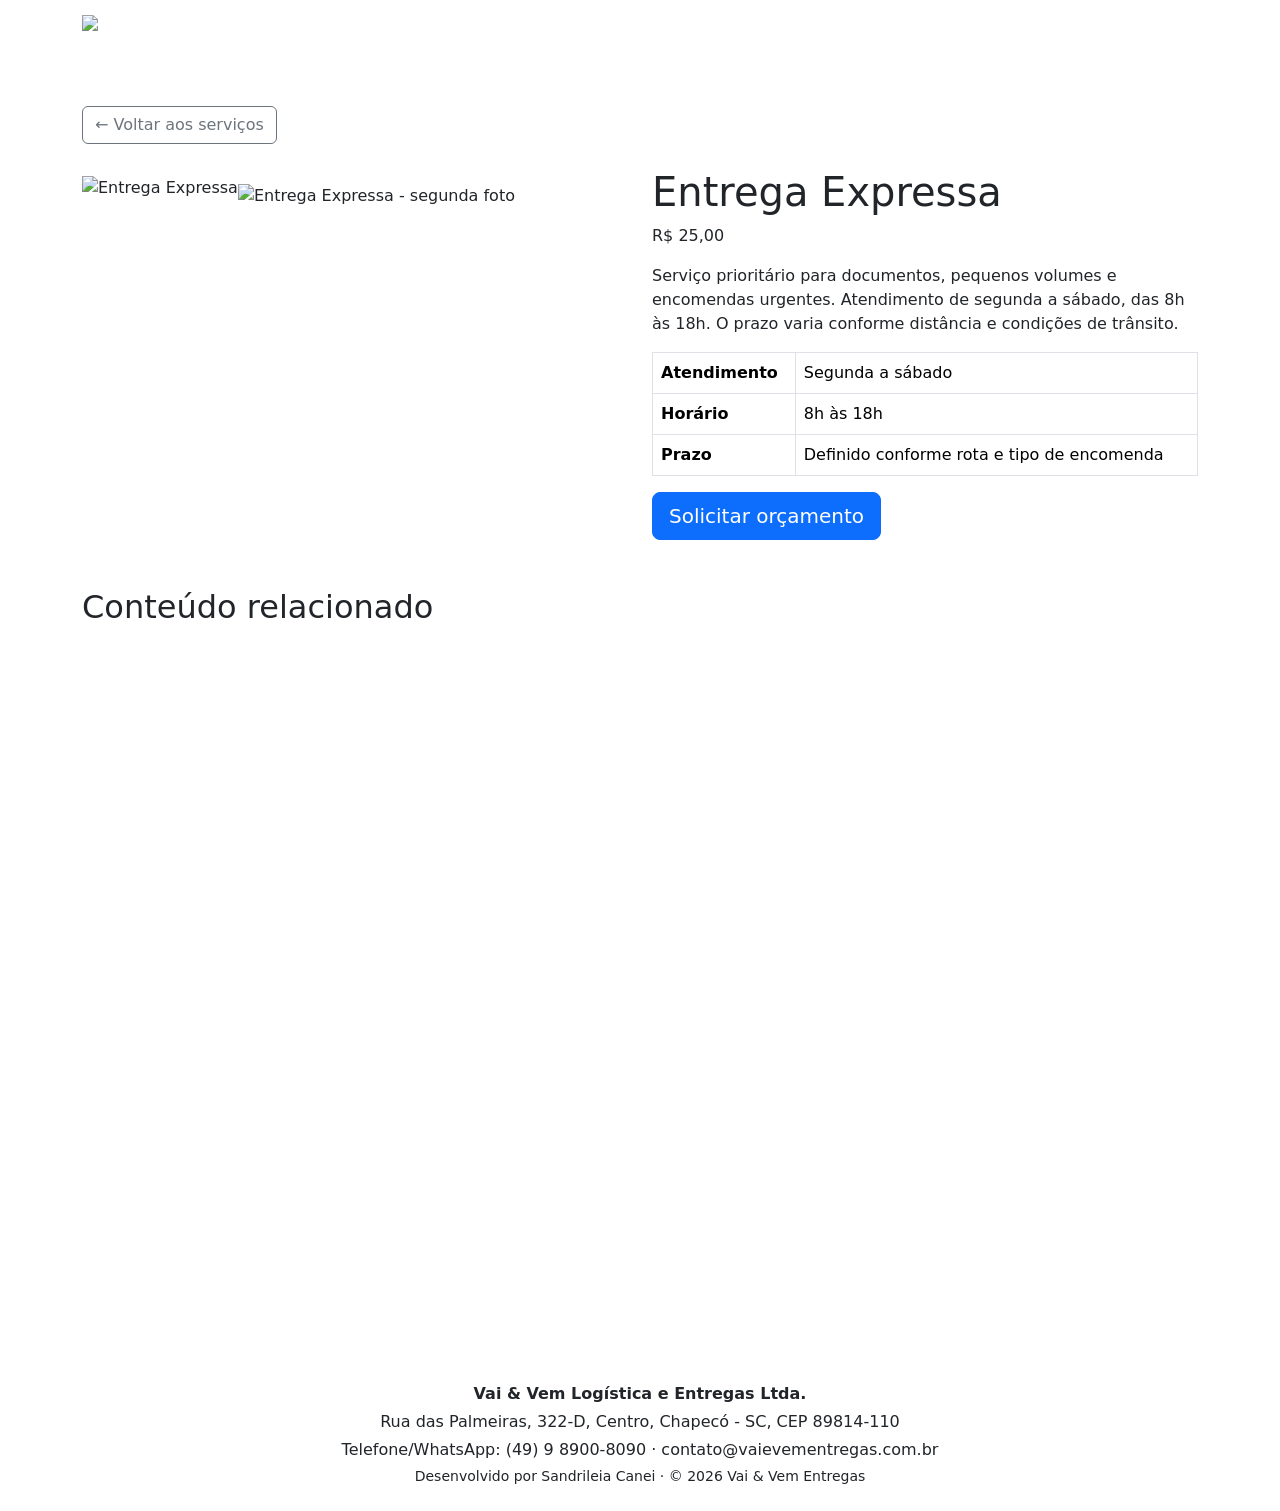
==== servico1.html @ 5e596327 "Add files via upload" ====
<!doctype html><html lang="pt-BR"><head><meta charset="utf-8"><meta name="viewport" content="width=device-width, initial-scale=1">
<title>Entrega Expressa | Vai & Vem Entregas</title><link href="https://cdn.jsdelivr.net/npm/bootstrap@5.3.3/dist/css/bootstrap.min.css" rel="stylesheet">
<link rel="stylesheet" href="https://cdn.jsdelivr.net/npm/bootstrap-icons@1.11.3/font/bootstrap-icons.min.css">
<link rel="stylesheet" href="css/estilo.css"></head><body><nav class="navbar navbar-expand-lg navbar-dark sticky-top">
<div class="container"><a class="navbar-brand" href="index.html"><img src="imagens/logo.svg" alt="Vai & Vem Entregas"></a>
<button class="navbar-toggler" data-bs-toggle="collapse" data-bs-target="#nav"><span class="navbar-toggler-icon"></span></button>
<div id="nav" class="collapse navbar-collapse"><ul class="navbar-nav ms-auto">
<li class="nav-item"><a class="nav-link" href="index.html">Início</a></li>
<li class="nav-item"><a class="nav-link" href="index.html#servicos">Serviços</a></li>
<li class="nav-item"><a class="nav-link" href="index.html#empresa">Empresa</a></li>
<li class="nav-item"><a class="nav-link" href="index.html#depoimentos">Depoimentos</a></li>
<li class="nav-item"><a class="nav-link" href="index.html#contato">Contato</a></li>
</ul></div></div></nav>
<main class="py-5 service-detail"><div class="container"><a href="index.html#servicos" class="btn btn-outline-secondary mb-4">← Voltar aos serviços</a>
<div class="row g-4"><div class="col-lg-6"><img src="imagens/servico1.svg" class="img-fluid" alt="Entrega Expressa"><img src="imagens/servico1.svg" class="img-fluid mt-3" alt="Entrega Expressa - segunda foto"></div>
<div class="col-lg-6"><h1 class="section-title">Entrega Expressa</h1><p class="price">R$ 25,00</p><p>Serviço prioritário para documentos, pequenos volumes e encomendas urgentes. Atendimento de segunda a sábado, das 8h às 18h. O prazo varia conforme distância e condições de trânsito.</p>
<table class="table table-bordered"><tr><th>Atendimento</th><td>Segunda a sábado</td></tr><tr><th>Horário</th><td>8h às 18h</td></tr><tr><th>Prazo</th><td>Definido conforme rota e tipo de encomenda</td></tr></table>
<button class="btn btn-primary btn-lg" data-bs-toggle="modal" data-bs-target="#orcamento">Solicitar orçamento</button></div></div>
<div class="mt-5"><h2 class="section-title">Conteúdo relacionado</h2><div class="ratio ratio-16x9"><iframe src="https://www.youtube.com/embed/7H8qX6nL7qQ" title="Vídeo relacionado a Entrega Expressa" allowfullscreen></iframe></div></div></div></main>
<div class="modal fade" id="orcamento" tabindex="-1"><div class="modal-dialog modal-lg"><div class="modal-content"><div class="modal-header"><h2 class="modal-title">Orçamento — Entrega Expressa</h2><button class="btn-close" data-bs-dismiss="modal"></button></div>
<form><div class="modal-body"><div class="row g-3"><div class="col-md-6"><label class="form-label">Nome</label><input class="form-control" required></div><div class="col-md-6"><label class="form-label">E-mail</label><input type="email" class="form-control" required></div><div class="col-md-6"><label class="form-label">Telefone</label><input class="form-control" required></div><div class="col-md-6"><label class="form-label">Endereço</label><input class="form-control" required></div><div class="col-md-6"><label class="form-label">Cidade</label><input class="form-control" required></div><div class="col-md-6"><label class="form-label">UF</label><select class="form-select" required><option value="">Selecione</option><option>SC</option><option>RS</option><option>PR</option><option>Outro</option></select></div><div class="col-md-6"><label class="form-label">Data desejada</label><input type="date" class="form-control" required></div><div class="col-12"><label class="form-label">Observações</label><textarea class="form-control" rows="4"></textarea></div></div></div><div class="modal-footer"><button type="button" class="btn btn-secondary" data-bs-dismiss="modal">Fechar</button><button class="btn btn-primary">Enviar solicitação</button></div></form></div></div></div>
<footer class="py-4 mt-5"><div class="container text-center">
<p class="mb-1"><strong>Vai & Vem Logística e Entregas Ltda.</strong></p>
<p class="mb-1">Rua das Palmeiras, 322-D, Centro, Chapecó - SC, CEP 89814-110</p>
<p class="mb-1">Telefone/WhatsApp: (49) 9 8900-8090 · contato@vaievementregas.com.br</p>
<p class="small mb-0">Desenvolvido por Sandrileia Canei · © 2026 Vai & Vem Entregas</p>
</div></footer><script src="https://cdn.jsdelivr.net/npm/bootstrap@5.3.3/dist/js/bootstrap.bundle.min.js"></script></body></html>
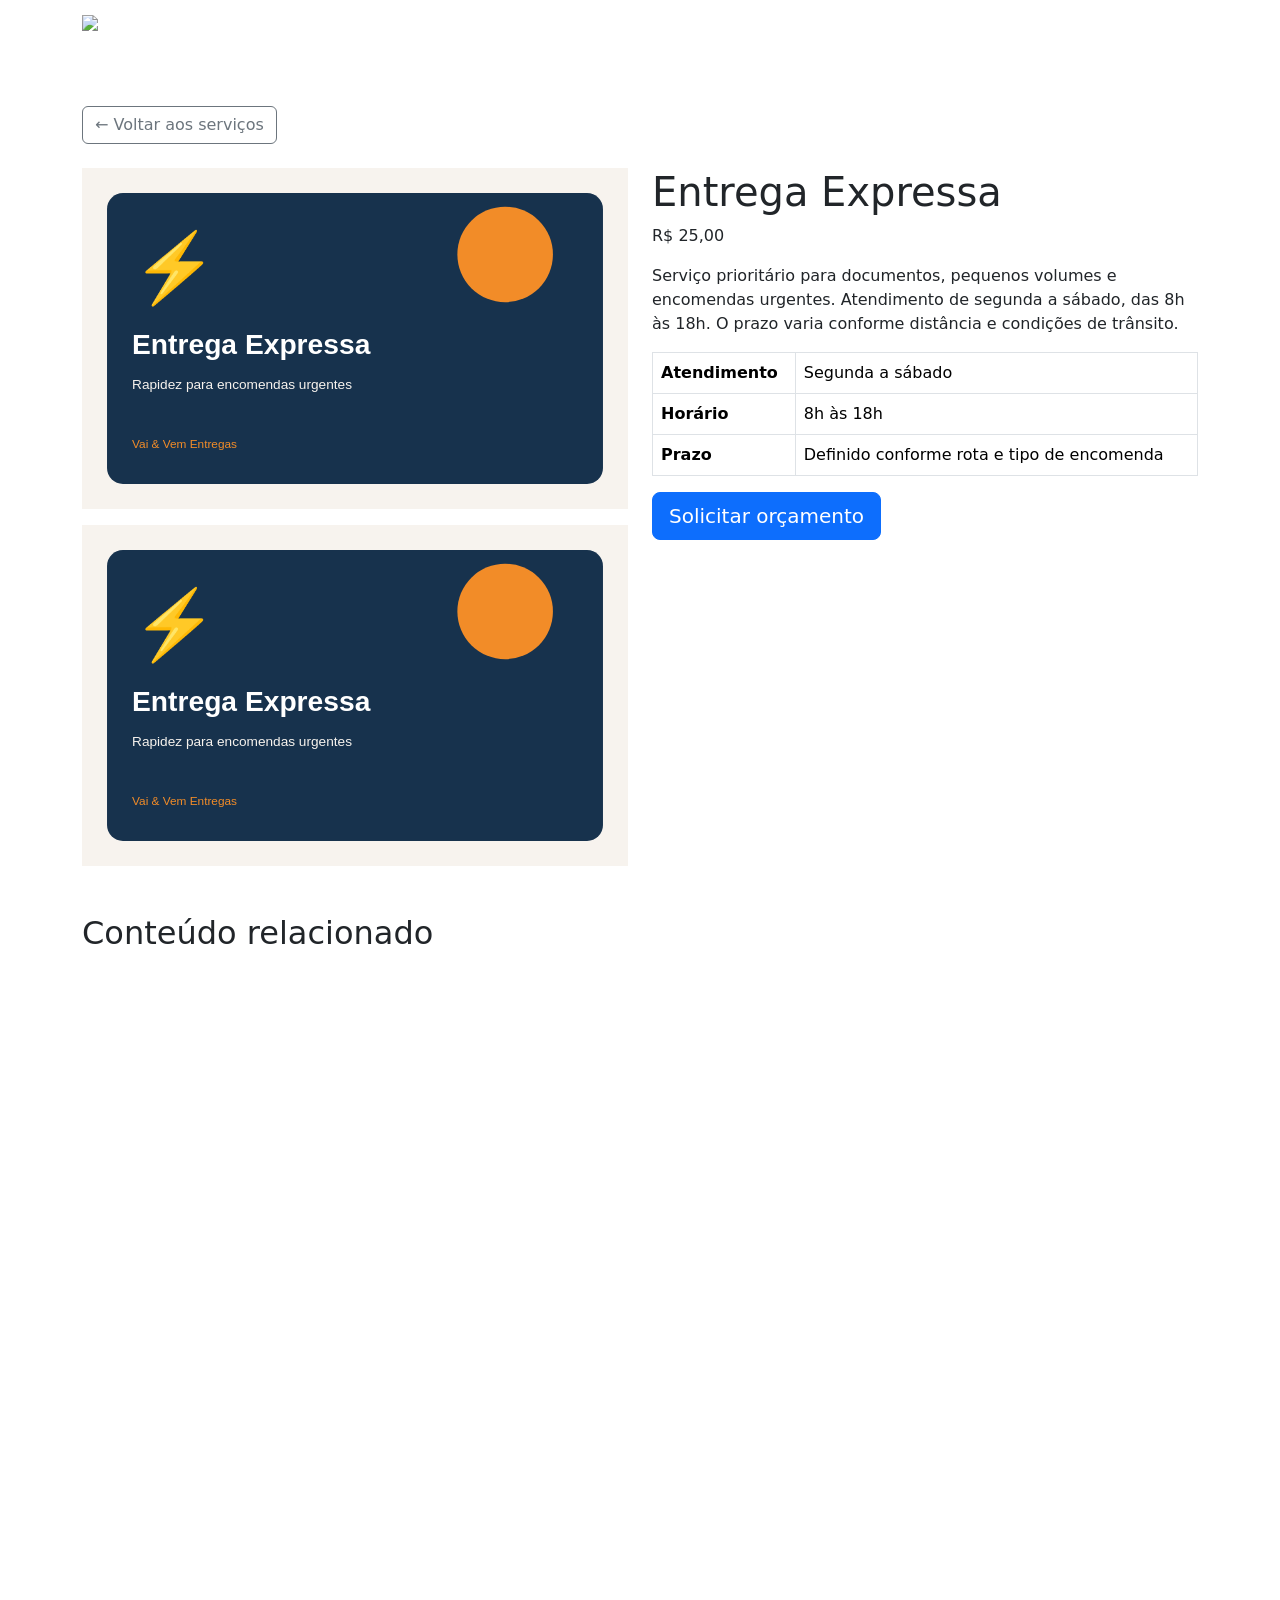
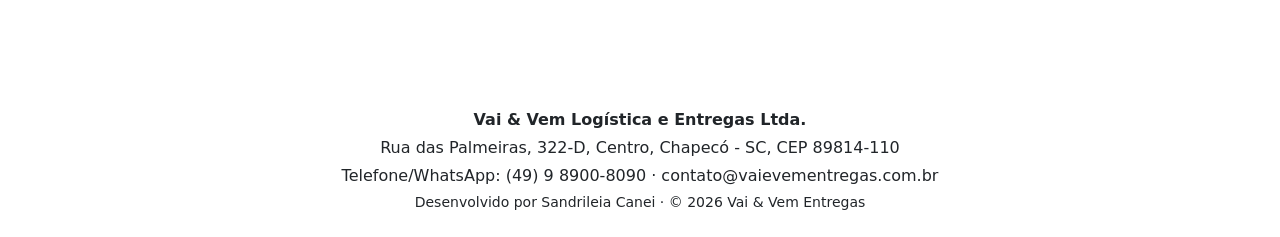
==== commit c34faf24: "Update servico1.html" ====
--- a/servico1.html
+++ b/servico1.html
@@ -12,7 +12,7 @@
 <li class="nav-item"><a class="nav-link" href="index.html#contato">Contato</a></li>
 </ul></div></div></nav>
 <main class="py-5 service-detail"><div class="container"><a href="index.html#servicos" class="btn btn-outline-secondary mb-4">← Voltar aos serviços</a>
-<div class="row g-4"><div class="col-lg-6"><img src="imagens/servico1.svg" class="img-fluid" alt="Entrega Expressa"><img src="imagens/servico1.svg" class="img-fluid mt-3" alt="Entrega Expressa - segunda foto"></div>
+<div class="row g-4"><div class="col-lg-6"><img src="servico1.svg" class="img-fluid" alt="Entrega Expressa"><img src="servico1.svg" class="img-fluid mt-3" alt="Entrega Expressa - segunda foto"></div>
 <div class="col-lg-6"><h1 class="section-title">Entrega Expressa</h1><p class="price">R$ 25,00</p><p>Serviço prioritário para documentos, pequenos volumes e encomendas urgentes. Atendimento de segunda a sábado, das 8h às 18h. O prazo varia conforme distância e condições de trânsito.</p>
 <table class="table table-bordered"><tr><th>Atendimento</th><td>Segunda a sábado</td></tr><tr><th>Horário</th><td>8h às 18h</td></tr><tr><th>Prazo</th><td>Definido conforme rota e tipo de encomenda</td></tr></table>
 <button class="btn btn-primary btn-lg" data-bs-toggle="modal" data-bs-target="#orcamento">Solicitar orçamento</button></div></div>
@@ -24,4 +24,4 @@
 <p class="mb-1">Rua das Palmeiras, 322-D, Centro, Chapecó - SC, CEP 89814-110</p>
 <p class="mb-1">Telefone/WhatsApp: (49) 9 8900-8090 · contato@vaievementregas.com.br</p>
 <p class="small mb-0">Desenvolvido por Sandrileia Canei · © 2026 Vai & Vem Entregas</p>
-</div></footer><script src="https://cdn.jsdelivr.net/npm/bootstrap@5.3.3/dist/js/bootstrap.bundle.min.js"></script></body></html>+</div></footer><script src="https://cdn.jsdelivr.net/npm/bootstrap@5.3.3/dist/js/bootstrap.bundle.min.js"></script></body></html>
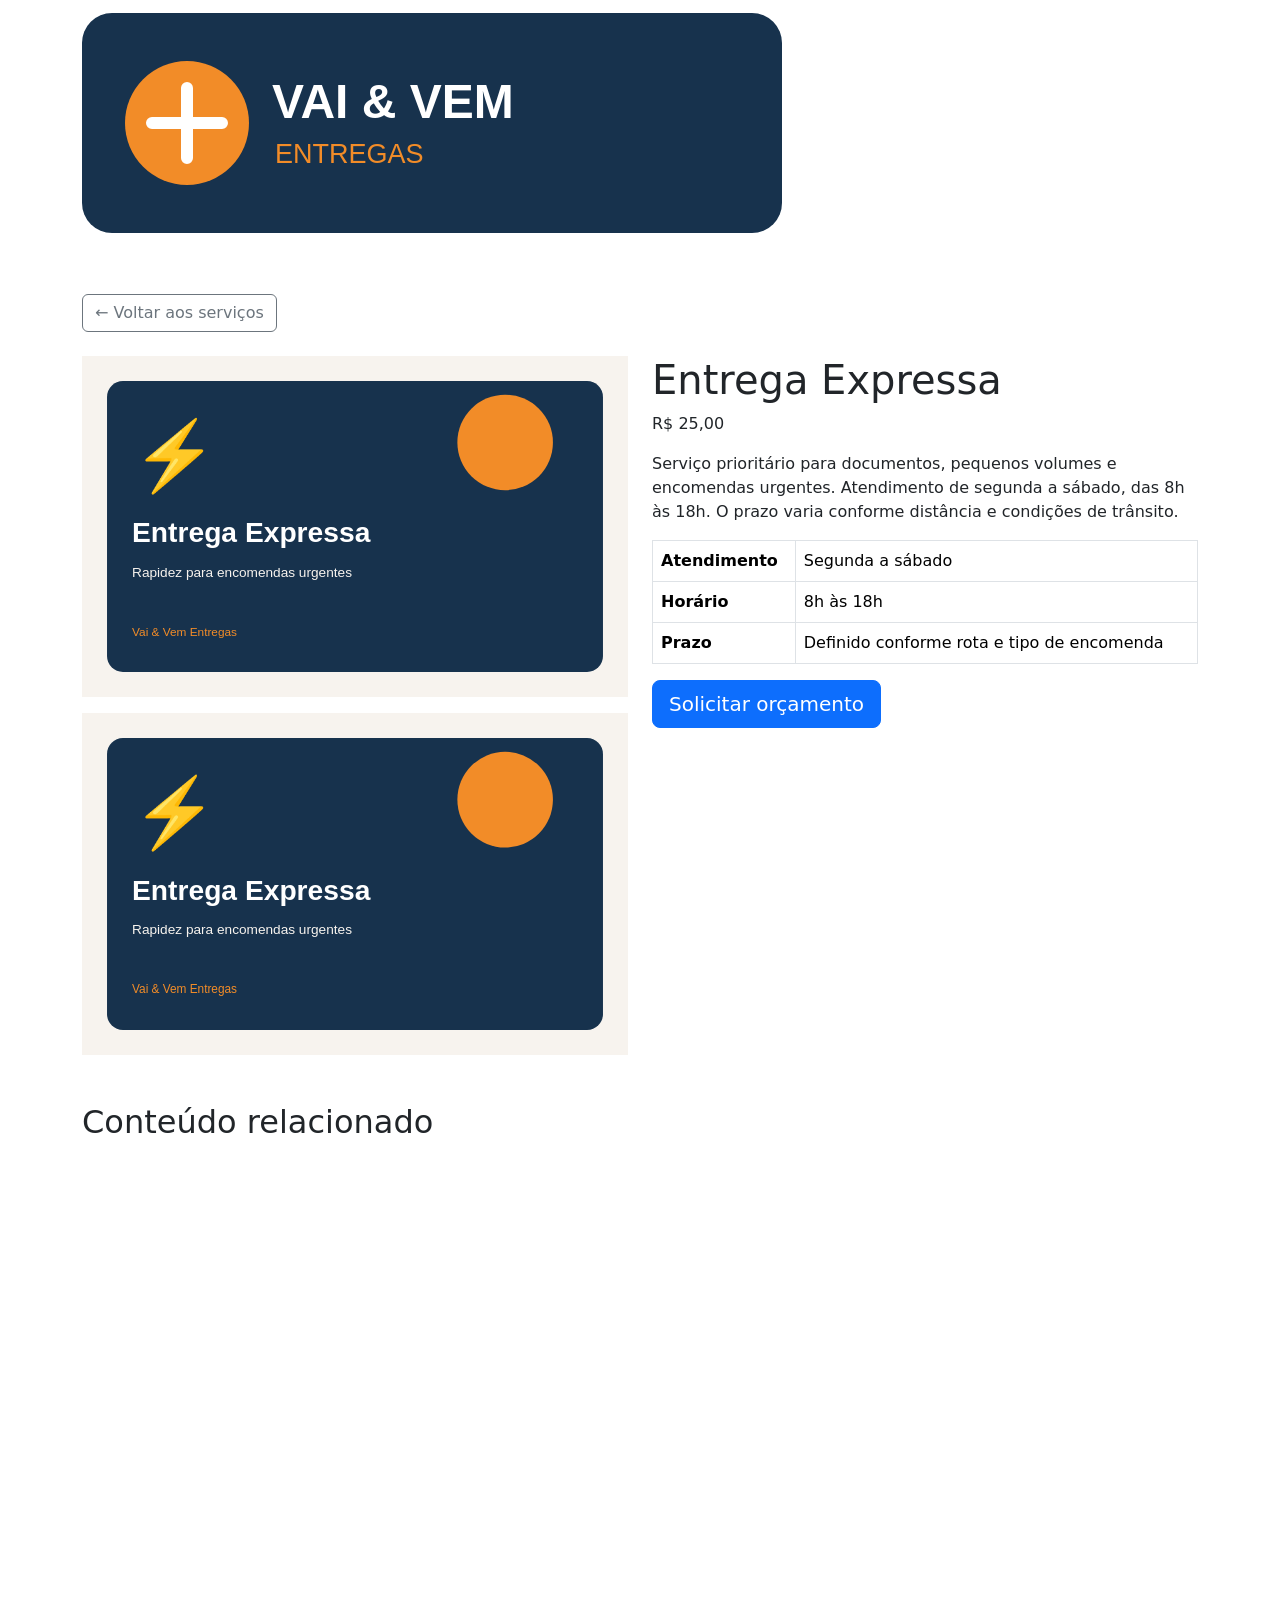
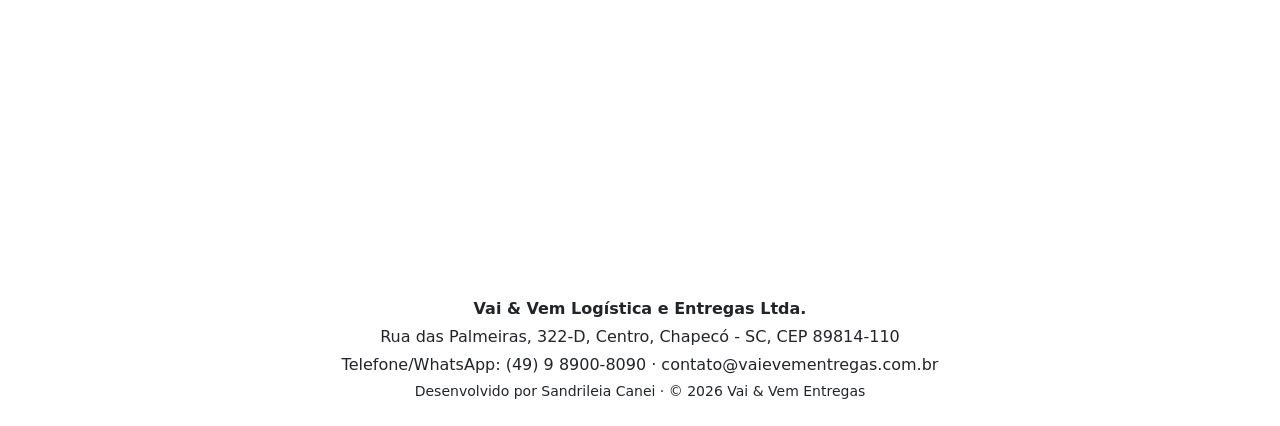
==== commit 57191df6: "Update servico1.html" ====
--- a/servico1.html
+++ b/servico1.html
@@ -2,7 +2,7 @@
 <title>Entrega Expressa | Vai & Vem Entregas</title><link href="https://cdn.jsdelivr.net/npm/bootstrap@5.3.3/dist/css/bootstrap.min.css" rel="stylesheet">
 <link rel="stylesheet" href="https://cdn.jsdelivr.net/npm/bootstrap-icons@1.11.3/font/bootstrap-icons.min.css">
 <link rel="stylesheet" href="css/estilo.css"></head><body><nav class="navbar navbar-expand-lg navbar-dark sticky-top">
-<div class="container"><a class="navbar-brand" href="index.html"><img src="imagens/logo.svg" alt="Vai & Vem Entregas"></a>
+<div class="container"><a class="navbar-brand" href="index.html"><img src="logo.svg" alt="Vai & Vem Entregas"></a>
 <button class="navbar-toggler" data-bs-toggle="collapse" data-bs-target="#nav"><span class="navbar-toggler-icon"></span></button>
 <div id="nav" class="collapse navbar-collapse"><ul class="navbar-nav ms-auto">
 <li class="nav-item"><a class="nav-link" href="index.html">Início</a></li>
